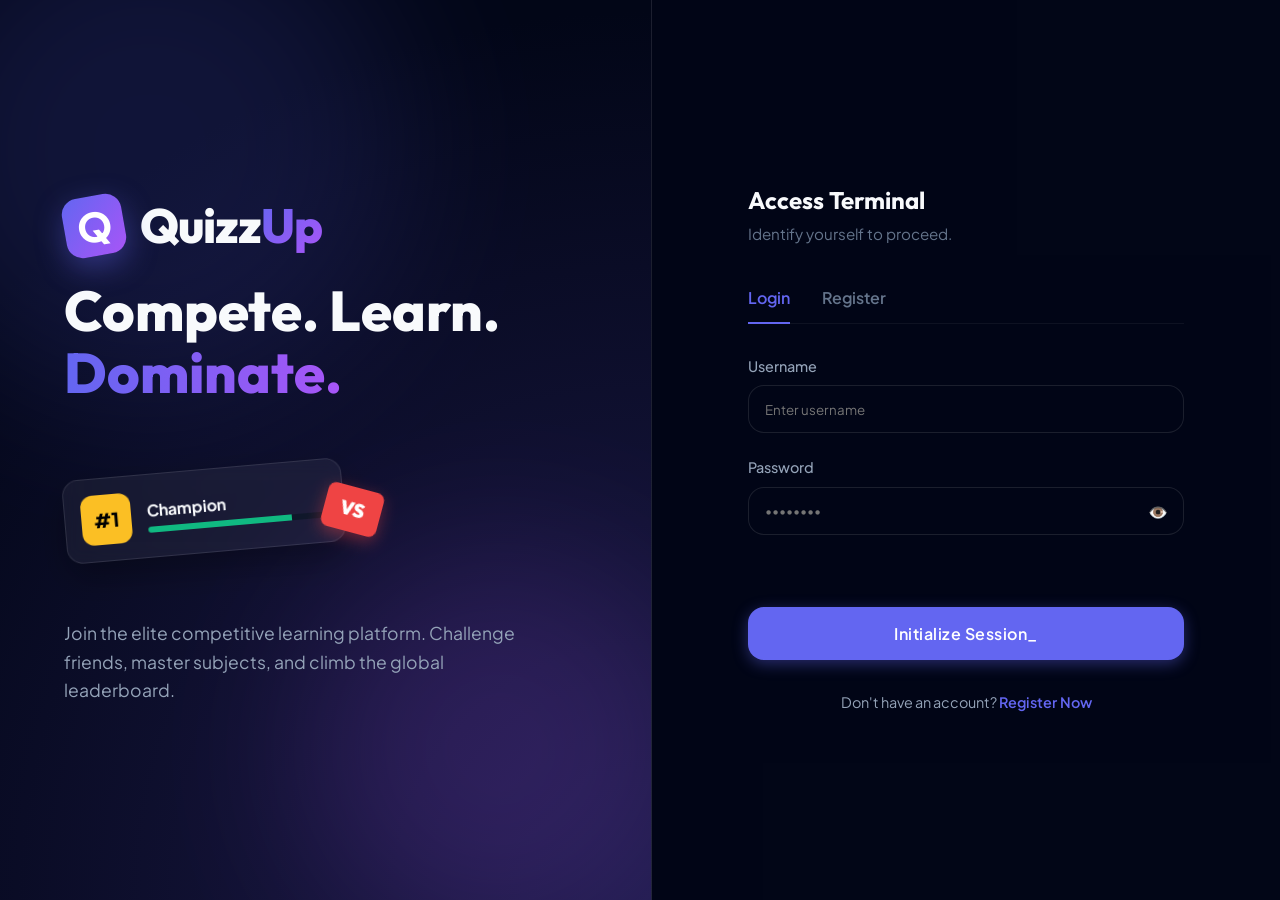
==== projects/quizzup/index.html @ 2dd19416 "Initial organized portfolio commit" ====
<!DOCTYPE html>
<html lang="en">

<head>
    <meta charset="UTF-8">
    <meta name="viewport" content="width=device-width, initial-scale=1.0">
    <title>QuizzUp | Premium Learning Platform</title>
    <meta name="description" content="Master SPM, DSA, HCI, and OS with QuizzUp.">
    <link rel="stylesheet" href="src/css/variables.css">
    <link rel="stylesheet" href="src/css/style.css">
    <link rel="stylesheet" href="src/css/admin.css">
    <link rel="preconnect" href="https://fonts.googleapis.com">
    <link rel="preconnect" href="https://fonts.gstatic.com" crossorigin>
    <link
        href="https://fonts.googleapis.com/css2?family=Outfit:wght@300;400;500;600;700;800&family=Plus+Jakarta+Sans:wght@300;400;500;600;700&family=JetBrains+Mono:wght@400;500;700&display=swap"
        rel="stylesheet">
    <script src="https://cdnjs.cloudflare.com/ajax/libs/gsap/3.12.2/gsap.min.js"></script>
</head>

<body class="dark-theme">
    <!-- Auth Screen -->
    <div id="auth-screen" class="auth-screen">
        <div class="auth-container fade-in">
            <!-- Left: Hero / Visual Anchor -->
            <div class="auth-hero">
                <div class="hero-content">
                    <div class="logo-display">
                        <div class="logo-icon-3d">Q</div>
                        <h1>Quizz<span class="logo-accent">Up</span></h1>
                    </div>
                    <h2 class="hero-tagline">Compete. Learn. <br> <span class="text-gradient">Dominate.</span></h2>

                    <div class="hero-visual">
                        <div class="rank-card-visual">
                            <div class="rank-badge">#1</div>
                            <div class="rank-info">
                                <div class="rank-name">Champion</div>
                                <div class="rank-bar"></div>
                            </div>
                        </div>
                        <div class="vs-badge">VS</div>
                    </div>

                    <p class="hero-desc">
                        Join the elite competitive learning platform. Challenge friends, master subjects, and climb the global leaderboard.
                    </p>
                </div>

                <div class="hero-bg-effects">
                    <div class="hero-blob blob-1"></div>
                    <div class="hero-blob blob-2"></div>
                </div>
            </div>

            <!-- Right: Auth Forms -->
            <div class="auth-form-side">
                <div class="form-header">
                    <h3>Access Terminal</h3>
                    <p class="auth-subtitle">Identify yourself to proceed.</p>
                </div>

                <div class="auth-tabs">
                    <div id="tab-login" class="auth-tab active">Login</div>
                    <div id="tab-signup" class="auth-tab">Register</div>
                </div>

                <!-- Login Form -->
                <form id="login-form">
                    <div class="form-group">
                        <label>Username</label>
                        <input type="text" id="login-username" placeholder="Enter username" required>
                    </div>
                    <div class="form-group">
                        <label>Password</label>
                        <div class="password-input-wrapper">
                            <input type="password" id="login-password" placeholder="••••••••" required>
                            <button type="button" class="password-toggle" data-target="login-password">👁️</button>
                        </div>
                    </div>
                    <div id="login-error" class="error-msg"></div>
                    <button type="submit" class="primary-btn block-btn">Initialize Session_</button>
                </form>

                <!-- Sign Up Form -->
                <form id="signup-form" class="hidden">
                    <div class="form-group">
                        <label>Username</label>
                        <input type="text" id="signup-username" placeholder="Choose a unique handle" required>
                    </div>
                    <div class="form-group">
                        <label>Password</label>
                        <div class="password-input-wrapper">
                            <input type="password" id="signup-password" placeholder="Min. 8 characters" required>
                            <button type="button" class="password-toggle" data-target="signup-password">👁️</button>
                        </div>
                        <div class="strength-meter">
                            <div id="signup-strength-bar" class="strength-bar"></div>
                        </div>
                    </div>
                    <div id="signup-error" class="error-msg"></div>
                    <button type="submit" class="primary-btn block-btn">Create Profile_</button>
                </form>

                <p class="switch-text" id="auth-switch">
                    Don't have an account? <span id="switch-link">Register Now</span>
                </p>
            </div>
        </div>
    </div>

    <!-- Intro Animation Overlay -->
    <div id="init-sequence" class="init-overlay hidden">
        <div class="intro-container">
            <div class="intro-ring ring-1"></div>
            <div class="intro-ring ring-2"></div>
            <div class="intro-logo">
                <span class="intro-accent">Q</span><span class="intro-text">U</span>
            </div>
            <div class="intro-glow"></div>
        </div>
        <div id="intro-welcome-text" class="intro-welcome">
            WELCOME <span id="intro-user-name">COMMANDER</span>
        </div>
    </div>

    <!-- Portal Transition Surface -->
    <div id="portal-surface" class="portal-overlay hidden"></div>

    <!-- Main App Shell -->
    <div id="app" class="app-shell hidden">
        <!-- Sidebar Navigation (Desktop) -->
        <aside id="sidebar" class="sidebar">
            <div class="sidebar-header">
                <div class="logo-small">
                    <span class="logo-accent">Q</span>Up
                </div>
            </div>

            <nav class="sidebar-nav">
                <button class="nav-item active" data-view="dashboard">
                    <span class="icon">🏠</span>
                    <span class="label">Dashboard</span>
                </button>
                <button class="nav-item" data-view="leaderboard">
                    <span class="icon">🏆</span>
                    <span class="label">Leaderboard</span>
                </button>
                <button class="nav-item" data-view="profile">
                    <span class="icon">👤</span>
                    <span class="label">Profile</span>
                </button>
            </nav>

            <div class="sidebar-footer">
                <button class="nav-item danger-hover" id="sidebar-logout">
                    <span class="icon">🚪</span>
                    <span class="label">Logout</span>
                </button>
            </div>
        </aside>

        <!-- Main Content Area -->
        <main class="main-wrapper">
            <!-- Top Bar -->
            <header class="top-bar">
                <div class="page-title" id="page-title">Dashboard</div>

                <div class="top-bar-actions">
                    <!-- Global Wallet Display -->
                    <div id="global-wallet" class="wallet-badge">
                        <span class="wallet-icon">🪙</span>
                        <span id="user-points-display" class="points-value">0000</span>
                    </div>

                    <!-- Mini Profile -->
                    <div class="mini-profile" id="user-profile-trigger">
                        <div class="avatar-small" id="header-avatar">
                            <img id="header-profile-img" src="" alt="" class="hidden">
                            <span id="header-avatar-initial">U</span>
                        </div>
                    </div>
                </div>
            </header>

            <!-- Dynamic Content Container -->
            <div id="main-content" class="content-area">
                <!-- Content injected by app.js -->
            </div>
        </main>

        <!-- Mobile Bottom Navigation -->
        <nav id="mobile-nav" class="mobile-nav">
            <button class="mobile-nav-item active" data-view="dashboard">
                <span class="icon">🏠</span>
            </button>
            <button class="mobile-nav-item" data-view="leaderboard">
                <span class="icon">🏆</span>
            </button>
            <button class="mobile-nav-item" data-view="profile">
                <span class="icon">👤</span>
            </button>
        </nav>
    </div>

    <!-- AI Hero Drone (Hidden/Subtle) -->
    <div id="hero-drone" class="drone-container hidden">
        <div class="drone-body">
            <div class="drone-eye"></div>
        </div>
        <div class="drone-msg" id="drone-text">Welcome back.</div>
    </div>

    <!-- Modals -->
    <!-- Settings Modal (Quiz Setup) -->
    <div id="settings-overlay" class="overlay hidden">
        <div class="glass-card modal-card">
            <h2 id="settings-title">Configure Quiz</h2>
            <p class="modal-subtitle">Select your challenge parameters</p>

            <div class="quiz-type-options">
                <div class="type-option selected" data-type="mixed">
                    <div class="icon">✨</div>
                    <span>Mixed</span>
                </div>
                <div class="type-option" data-type="mcq">
                    <div class="icon">📝</div>
                    <span>MCQ</span>
                </div>
                <div class="type-option" data-type="tf">
                    <div class="icon">⚖️</div>
                    <span>True/False</span>
                </div>
            </div>

            <div class="modal-actions">
                <button id="start-quiz-now" class="primary-btn">Start Mission</button>
                <button id="close-settings" class="secondary-btn">Cancel</button>
            </div>
        </div>
    </div>

    <!-- Inspection Modal -->
    <div id="inspect-overlay" class="overlay hidden">
        <div class="glass-card modal-card inspect-modal">
            <button id="close-inspect" class="close-icon-btn">×</button>
            <div class="inspect-header">
                <div class="inspect-avatar" id="inspect-avatar-box">
                    <img id="inspect-img" src="" class="hidden">
                    <span id="inspect-initial">?</span>
                </div>
                <div class="inspect-info">
                    <h2 id="inspect-name">User Name</h2>
                    <p id="inspect-username">@handle</p>
                </div>
            </div>

            <div class="inspect-stats">
                <div class="stat-box">
                    <span class="val" id="inspect-points">0</span>
                    <span class="lbl">Points</span>
                </div>
                <div class="stat-box">
                    <span class="val" id="inspect-level">1</span>
                    <span class="lbl">Level</span>
                </div>
            </div>

            <div class="activity-section">
                <h3>Recent Activity</h3>
                <div class="activity-list" id="inspect-activity">
                    <!-- Items -->
                </div>
            </div>
        </div>
    </div>

    <!-- Profile Edit Modal (If needed, though we will try to use a full page) -->
    <!-- We will rely on the Full Profile Page for editing, but keep this for legacy if needed or remove. -->
    <!-- I will comment it out as I plan to make a full profile page -->
    <!-- <div id="profile-overlay" class="overlay hidden">...</div> -->
    <!-- Actually, let's keep it but hidden/commented out for now to avoid errors in app.js until I refactor it -->
    <div id="profile-overlay" class="overlay hidden" style="display:none;"></div>

    <script src="src/js/quizData.js"></script>
    <script src="src/js/dataManager.js"></script>
    <script src="src/js/adminController.js"></script>
    <script src="src/js/app.js"></script>
</body>

</html>
---- projects/quizzup/src/css/variables.css ----
:root {
    /* --- Premium Color Palette --- */

    /* Backgrounds */
    --bg-main: #020617; /* Slate 950 */
    --bg-secondary: #0f172a; /* Slate 900 */
    --bg-card: rgba(30, 41, 59, 0.4); /* Glass Slate 800 */
    --bg-glass: rgba(15, 23, 42, 0.6);

    /* Primary Accents (Indigo/Violet) */
    --primary: #6366f1;
    --primary-hover: #4f46e5;
    --primary-glow: rgba(99, 102, 241, 0.4);

    /* Secondary Accents (Cyan/Sky) */
    --secondary: #0ea5e9;
    --secondary-glow: rgba(14, 165, 233, 0.4);

    /* Tertiary Accents (Purple) */
    --tertiary: #a855f7;

    /* Functional Colors */
    --success: #10b981;
    --warning: #f59e0b;
    --danger: #ef4444;
    --gold: #fbbf24;

    /* Text Colors */
    --text-primary: #f8fafc; /* Slate 50 */
    --text-secondary: #94a3b8; /* Slate 400 */
    --text-muted: #64748b; /* Slate 500 */

    /* Borders */
    --border-subtle: rgba(255, 255, 255, 0.05);
    --border-glass: rgba(255, 255, 255, 0.1);

    /* Typography */
    --font-heading: 'Outfit', sans-serif;
    --font-body: 'Plus Jakarta Sans', sans-serif;
    --font-mono: 'JetBrains Mono', monospace;

    /* Spacing & Layout */
    --sidebar-width: 260px;
    --header-height: 70px;
    --radius-sm: 8px;
    --radius-md: 16px;
    --radius-lg: 24px;

    /* Transitions */
    --ease-out: cubic-bezier(0.16, 1, 0.3, 1);
    --duration-fast: 0.2s;
    --duration-normal: 0.4s;

    /* Shadows */
    --shadow-sm: 0 4px 6px -1px rgba(0, 0, 0, 0.1);
    --shadow-glow: 0 0 20px rgba(99, 102, 241, 0.15);
}
---- projects/quizzup/src/css/style.css ----
/* =========================================
   QuizzUp Premium Design System
   ========================================= */

/* Imports are handled via HTML link for simplicity and performance */

/* --- Reset & Base Styles --- */
* {
    margin: 0;
    padding: 0;
    box-sizing: border-box;
}

body {
    background-color: var(--bg-main);
    color: var(--text-primary);
    font-family: var(--font-body);
    overflow-x: hidden;
    min-height: 100vh;
    line-height: 1.5;
}

h1, h2, h3, h4, h5, h6 {
    font-family: var(--font-heading);
    color: var(--text-primary);
    line-height: 1.2;
}

a {
    text-decoration: none;
    color: inherit;
    transition: var(--transition-smooth);
}

button {
    font-family: inherit;
    border: none;
    outline: none;
    cursor: pointer;
}

/* --- Utility Classes --- */
.hidden { display: none !important; }
.fade-in { animation: fadeInSlideUp 0.6s ease forwards; }
.text-center { text-align: center; }
.flex-center { display: flex; align-items: center; justify-content: center; }

/* --- App Shell Layout --- */
.app-shell {
    display: flex;
    min-height: 100vh;
    position: relative;
    background: radial-gradient(circle at top left, #1e1b4b 0%, var(--bg-main) 40%);
}

/* Sidebar (Desktop) */
.sidebar {
    width: var(--sidebar-width);
    background: rgba(2, 6, 23, 0.8);
    backdrop-filter: blur(20px);
    border-right: 1px solid var(--border-subtle);
    display: flex;
    flex-direction: column;
    padding: 2rem 1.5rem;
    position: fixed;
    height: 100vh;
    z-index: 100;
    transition: transform var(--duration-normal) var(--ease-out);
}

.sidebar-header {
    margin-bottom: 3rem;
    padding-left: 0.5rem;
}

.logo-small {
    font-size: 1.8rem;
    font-weight: 800;
    font-family: var(--font-heading);
    letter-spacing: -1px;
    display: flex;
    align-items: center;
    gap: 0.2rem;
}

.logo-accent {
    color: var(--primary);
    background: linear-gradient(135deg, var(--primary), var(--tertiary));
    -webkit-background-clip: text;
    background-clip: text;
    color: transparent;
}

.sidebar-nav {
    display: flex;
    flex-direction: column;
    gap: 0.5rem;
    flex: 1;
}

.nav-item {
    display: flex;
    align-items: center;
    gap: 1rem;
    padding: 0.8rem 1rem;
    border-radius: var(--radius-md);
    color: var(--text-secondary);
    background: transparent;
    transition: all var(--duration-fast);
    font-weight: 500;
    font-size: 0.95rem;
}

.nav-item:hover {
    color: var(--text-primary);
    background: rgba(255, 255, 255, 0.03);
}

.nav-item.active {
    background: linear-gradient(90deg, rgba(99, 102, 241, 0.15), transparent);
    color: var(--primary);
    border-left: 3px solid var(--primary);
}

.nav-item .icon {
    font-size: 1.2rem;
    opacity: 0.8;
}

.nav-item.active .icon {
    opacity: 1;
}

.sidebar-footer {
    margin-top: auto;
    border-top: 1px solid var(--border-subtle);
    padding-top: 1.5rem;
}

.danger-hover:hover {
    color: var(--danger);
    background: rgba(239, 68, 68, 0.1);
}

/* Main Content Wrapper */
.main-wrapper {
    flex: 1;
    margin-left: var(--sidebar-width);
    display: flex;
    flex-direction: column;
    min-height: 100vh;
}

/* Top Bar */
.top-bar {
    height: var(--header-height);
    display: flex;
    align-items: center;
    justify-content: space-between;
    padding: 0 2rem;
    background: rgba(2, 6, 23, 0.4);
    backdrop-filter: blur(10px);
    position: sticky;
    top: 0;
    z-index: 90;
    border-bottom: 1px solid var(--border-subtle);
}

.page-title {
    font-size: 1.25rem;
    font-weight: 700;
    font-family: var(--font-heading);
    color: var(--text-primary);
}

.top-bar-actions {
    display: flex;
    align-items: center;
    gap: 1.5rem;
}

.wallet-badge {
    display: flex;
    align-items: center;
    gap: 0.5rem;
    padding: 0.4rem 0.8rem;
    background: rgba(16, 185, 129, 0.1);
    border: 1px solid rgba(16, 185, 129, 0.2);
    border-radius: 100px;
    font-family: var(--font-mono);
    color: var(--success);
    font-weight: 600;
    font-size: 0.9rem;
}

.mini-profile {
    cursor: pointer;
}

.avatar-small {
    width: 36px;
    height: 36px;
    border-radius: 50%;
    background: var(--bg-card);
    border: 1px solid var(--border-glass);
    display: flex;
    align-items: center;
    justify-content: center;
    overflow: hidden;
    color: var(--text-secondary);
    font-weight: 600;
}

.avatar-small img {
    width: 100%;
    height: 100%;
    object-fit: cover;
}

/* Content Area */
.content-area {
    padding: 2rem;
    max-width: 1400px;
    width: 100%;
    margin: 0 auto;
    animation: fadeInSlideUp 0.5s ease-out;
}

/* Mobile Nav */
.mobile-nav {
    display: none;
    position: fixed;
    bottom: 0;
    left: 0;
    width: 100%;
    background: var(--bg-secondary);
    border-top: 1px solid var(--border-subtle);
    padding: 0.8rem 1.5rem;
    z-index: 1000;
    justify-content: space-between;
}

.mobile-nav-item {
    padding: 0.8rem;
    border-radius: var(--radius-md);
    color: var(--text-muted);
    background: transparent;
    font-size: 1.4rem;
}

.mobile-nav-item.active {
    color: var(--primary);
    background: rgba(99, 102, 241, 0.1);
}

/* --- Components --- */

/* Cards */
.glass-card {
    background: var(--bg-card);
    border: 1px solid var(--border-glass);
    border-radius: var(--radius-lg);
    backdrop-filter: blur(12px);
    box-shadow: var(--shadow-sm);
}

/* Buttons */
.primary-btn {
    padding: 0.8rem 1.5rem;
    background: var(--primary);
    color: white;
    border-radius: var(--radius-md);
    font-weight: 600;
    font-size: 0.95rem;
    transition: all var(--duration-fast);
    box-shadow: 0 4px 15px var(--primary-glow);
}

.primary-btn:hover {
    background: var(--primary-hover);
    transform: translateY(-2px);
    box-shadow: 0 8px 25px var(--primary-glow);
}

.secondary-btn {
    padding: 0.8rem 1.5rem;
    background: transparent;
    border: 1px solid var(--border-glass);
    color: var(--text-secondary);
    border-radius: var(--radius-md);
    font-weight: 600;
    transition: all var(--duration-fast);
}

.secondary-btn:hover {
    border-color: var(--text-muted);
    color: var(--text-primary);
    background: rgba(255,255,255,0.02);
}

/* Inputs */
.glass-input, input[type="text"], input[type="password"] {
    width: 100%;
    padding: 0.9rem 1rem;
    background: rgba(2, 6, 23, 0.5);
    border: 1px solid var(--border-glass);
    border-radius: var(--radius-md);
    color: var(--text-primary);
    font-family: inherit;
    transition: border-color 0.2s;
}

.glass-input:focus, input[type="text"]:focus, input[type="password"]:focus {
    border-color: var(--primary);
    outline: none;
}

/* --- Dashboard Specifics --- */
.dashboard-hero {
    margin-bottom: 3rem;
    padding: 2.5rem;
    border-radius: var(--radius-lg);
    background: linear-gradient(135deg, rgba(99, 102, 241, 0.1), rgba(168, 85, 247, 0.05));
    border: 1px solid rgba(99, 102, 241, 0.2);
    position: relative;
    overflow: hidden;
}

.dashboard-hero::before {
    content: '';
    position: absolute;
    top: 0;
    right: 0;
    width: 300px;
    height: 300px;
    background: radial-gradient(circle, var(--primary-glow) 0%, transparent 70%);
    opacity: 0.4;
    pointer-events: none;
}

.hero-greeting {
    font-size: 2rem;
    font-weight: 700;
    margin-bottom: 0.5rem;
}

.hero-stats {
    display: flex;
    gap: 2rem;
    margin-top: 1.5rem;
}

.hero-stat-item {
    display: flex;
    flex-direction: column;
}

.hero-stat-val {
    font-size: 1.5rem;
    font-weight: 700;
    font-family: var(--font-heading);
    color: var(--text-primary);
}

.hero-stat-label {
    font-size: 0.8rem;
    color: var(--text-muted);
    text-transform: uppercase;
    letter-spacing: 0.5px;
}

.cards-grid {
    display: grid;
    grid-template-columns: repeat(auto-fill, minmax(280px, 1fr));
    gap: 1.5rem;
}

.subject-card {
    background: var(--bg-card);
    border: 1px solid var(--border-glass);
    border-radius: var(--radius-lg);
    padding: 2rem;
    cursor: pointer;
    transition: all var(--duration-normal);
    position: relative;
    overflow: hidden;
}

.subject-card:hover {
    border-color: var(--primary);
    transform: translateY(-5px);
    background: linear-gradient(145deg, var(--bg-card), rgba(99, 102, 241, 0.05));
}

.subject-icon {
    width: 50px;
    height: 50px;
    background: rgba(99, 102, 241, 0.1);
    border-radius: 12px;
    display: flex;
    align-items: center;
    justify-content: center;
    color: var(--primary);
    font-size: 1.5rem;
    margin-bottom: 1.5rem;
}

.subject-title {
    font-size: 1.25rem;
    font-weight: 700;
    margin-bottom: 0.5rem;
}

.subject-desc {
    font-size: 0.9rem;
    color: var(--text-muted);
}

/* --- Quiz Interface --- */
.quiz-wrapper {
    max-width: 900px;
    margin: 0 auto;
    padding-top: 2rem;
}

.quiz-progress {
    width: 100%;
    height: 6px;
    background: var(--bg-secondary);
    border-radius: 10px;
    margin-bottom: 2rem;
    overflow: hidden;
}

.quiz-progress-bar {
    height: 100%;
    background: linear-gradient(90deg, var(--primary), var(--secondary));
    width: 0%;
    transition: width 0.5s cubic-bezier(0.4, 0, 0.2, 1);
}

.quiz-card {
    background: var(--bg-card);
    border: 1px solid var(--border-glass);
    border-radius: 32px;
    padding: 3rem;
    position: relative;
}

.question-meta {
    font-family: var(--font-mono);
    font-size: 0.85rem;
    color: var(--primary);
    margin-bottom: 1.5rem;
    display: flex;
    justify-content: space-between;
}

.question-text {
    font-size: 1.75rem;
    font-weight: 600;
    line-height: 1.4;
    margin-bottom: 2.5rem;
}

.options-grid {
    display: grid;
    gap: 1rem;
}

.option-btn {
    width: 100%;
    padding: 1.2rem 1.5rem;
    background: rgba(255, 255, 255, 0.03);
    border: 1px solid var(--border-glass);
    border-radius: var(--radius-md);
    color: var(--text-primary);
    text-align: left;
    font-size: 1.05rem;
    transition: all 0.2s;
    position: relative;
    overflow: hidden;
}

.option-btn:hover {
    background: rgba(255, 255, 255, 0.06);
    border-color: rgba(255, 255, 255, 0.2);
}

.option-btn.correct {
    background: rgba(16, 185, 129, 0.15) !important;
    border-color: var(--success) !important;
    color: var(--success) !important;
}

.option-btn.wrong {
    background: rgba(239, 68, 68, 0.15) !important;
    border-color: var(--danger) !important;
    color: var(--danger) !important;
}

/* --- Leaderboard Table --- */
.leaderboard-table {
    width: 100%;
    border-collapse: separate;
    border-spacing: 0 0.8rem;
}

.leaderboard-table th {
    text-align: left;
    padding: 1rem;
    color: var(--text-muted);
    font-size: 0.8rem;
    text-transform: uppercase;
    letter-spacing: 1px;
}

.leaderboard-row {
    background: var(--bg-card);
    transition: transform 0.2s;
}

.leaderboard-row td {
    padding: 1.2rem 1rem;
    border-top: 1px solid var(--border-glass);
    border-bottom: 1px solid var(--border-glass);
}

.leaderboard-row td:first-child {
    border-left: 1px solid var(--border-glass);
    border-top-left-radius: var(--radius-md);
    border-bottom-left-radius: var(--radius-md);
}

.leaderboard-row td:last-child {
    border-right: 1px solid var(--border-glass);
    border-top-right-radius: var(--radius-md);
    border-bottom-right-radius: var(--radius-md);
}

.leaderboard-row:hover {
    transform: scale(1.01);
    background: rgba(255, 255, 255, 0.06);
}

.rank-cell {
    font-family: var(--font-heading);
    font-weight: 800;
    font-size: 1.2rem;
    color: var(--text-secondary);
}

.rank-1 .rank-cell { color: var(--gold); }
.rank-2 .rank-cell { color: #94a3b8; }
.rank-3 .rank-cell { color: #d97706; }

/* --- Modals & Overlays --- */
.overlay {
    position: fixed;
    top: 0;
    left: 0;
    width: 100%;
    height: 100%;
    background: rgba(2, 6, 23, 0.8);
    backdrop-filter: blur(8px);
    display: flex;
    align-items: center;
    justify-content: center;
    z-index: 2000;
}

.modal-card {
    width: 90%;
    max-width: 500px;
    padding: 2.5rem;
    position: relative;
    animation: fade-up 0.3s ease-out;
}

.close-icon-btn {
    position: absolute;
    top: 1rem;
    right: 1rem;
    background: none;
    font-size: 1.5rem;
    color: var(--text-muted);
    padding: 0.5rem;
    line-height: 1;
}

.close-icon-btn:hover {
    color: var(--text-primary);
}

/* --- Auth Screen Redesign --- */
.auth-screen {
    position: fixed;
    top: 0;
    left: 0;
    width: 100%;
    height: 100vh;
    background: var(--bg-main);
    z-index: 3000;
    display: flex;
    align-items: center;
    justify-content: center;
    overflow: hidden;
}

.auth-container {
    display: flex;
    width: 100%;
    height: 100%;
}

/* Left: Hero Section */
.auth-hero {
    flex: 1.2;
    background: radial-gradient(circle at bottom right, #1e1b4b 0%, #020617 80%);
    position: relative;
    display: flex;
    flex-direction: column;
    justify-content: center;
    padding: 4rem;
    overflow: hidden;
    border-right: 1px solid var(--border-glass);
}

.hero-content {
    position: relative;
    z-index: 2;
    max-width: 600px;
}

.logo-display {
    display: flex;
    align-items: center;
    gap: 1rem;
    margin-bottom: 1.5rem;
}

.logo-icon-3d {
    width: 60px;
    height: 60px;
    background: linear-gradient(135deg, var(--primary), var(--tertiary));
    border-radius: 16px;
    display: flex;
    align-items: center;
    justify-content: center;
    font-size: 2.5rem;
    font-weight: 800;
    color: white;
    box-shadow: 0 10px 30px rgba(99, 102, 241, 0.4);
    transform: rotate(-10deg);
}

.auth-hero h1 {
    font-size: 3rem;
    font-weight: 800;
    letter-spacing: -1px;
}

.hero-tagline {
    font-size: 3.5rem;
    line-height: 1.1;
    margin-bottom: 2rem;
    font-weight: 800;
}

.text-gradient {
    background: linear-gradient(90deg, var(--primary), var(--tertiary));
    -webkit-background-clip: text;
    background-clip: text;
    color: transparent;
}

.hero-desc {
    font-size: 1.1rem;
    color: var(--text-secondary);
    max-width: 480px;
    line-height: 1.6;
}

/* Hero Visual Graphics (CSS Only) */
.hero-visual {
    margin: 3rem 0;
    position: relative;
    height: 120px;
    display: flex;
    align-items: center;
}

.rank-card-visual {
    background: rgba(255, 255, 255, 0.05);
    border: 1px solid var(--border-glass);
    padding: 1rem;
    border-radius: 16px;
    display: flex;
    align-items: center;
    gap: 1rem;
    width: 280px;
    backdrop-filter: blur(10px);
    transform: rotate(-5deg);
    box-shadow: 0 15px 35px rgba(0,0,0,0.3);
}

.rank-badge {
    width: 50px;
    height: 50px;
    background: var(--gold);
    border-radius: 12px;
    display: flex;
    align-items: center;
    justify-content: center;
    font-weight: 800;
    color: black;
    font-size: 1.2rem;
}

.rank-info { flex: 1; }
.rank-name { font-weight: 700; margin-bottom: 0.3rem; }
.rank-bar { height: 6px; background: var(--bg-secondary); border-radius: 4px; overflow: hidden; }
.rank-bar::after { content: ''; display: block; width: 80%; height: 100%; background: var(--success); }

.vs-badge {
    position: absolute;
    left: 260px;
    top: 30%;
    background: var(--danger);
    color: white;
    font-weight: 900;
    padding: 0.5rem 1rem;
    border-radius: 8px;
    transform: rotate(15deg);
    box-shadow: 0 5px 15px rgba(239, 68, 68, 0.4);
    font-family: var(--font-heading);
    font-size: 1.2rem;
}

.hero-bg-effects {
    position: absolute;
    top: 0;
    left: 0;
    width: 100%;
    height: 100%;
    overflow: hidden;
    z-index: 1;
}

.hero-blob {
    position: absolute;
    filter: blur(80px);
    opacity: 0.15;
    border-radius: 50%;
}
.hero-blob.blob-1 { width: 500px; height: 500px; background: var(--primary); top: -100px; left: -100px; }
.hero-blob.blob-2 { width: 400px; height: 400px; background: var(--tertiary); bottom: -50px; right: -50px; }

/* Right: Form Section */
.auth-form-side {
    flex: 1;
    display: flex;
    flex-direction: column;
    justify-content: center;
    padding: 4rem 6rem;
    background: rgba(2, 6, 23, 0.95);
    position: relative;
    z-index: 5;
}

.form-header { margin-bottom: 2.5rem; }
.form-header h3 { font-size: 1.5rem; margin-bottom: 0.5rem; }
.auth-subtitle { color: var(--text-muted); font-size: 0.95rem; }

.auth-tabs {
    display: flex;
    gap: 2rem;
    margin-bottom: 2rem;
    border-bottom: 1px solid var(--border-subtle);
}

.auth-tab {
    padding-bottom: 0.8rem;
    color: var(--text-muted);
    cursor: pointer;
    font-weight: 600;
    position: relative;
    transition: all 0.2s;
}

.auth-tab.active {
    color: var(--primary);
}

.auth-tab.active::after {
    content: '';
    position: absolute;
    bottom: -1px;
    left: 0;
    width: 100%;
    height: 2px;
    background: var(--primary);
}

.form-group { margin-bottom: 1.5rem; }
.form-group label { display: block; margin-bottom: 0.5rem; font-size: 0.9rem; color: var(--text-secondary); font-weight: 500; }

.password-input-wrapper { position: relative; }
.password-toggle {
    position: absolute;
    right: 1rem;
    top: 50%;
    transform: translateY(-50%);
    background: none;
    font-size: 1rem;
    color: var(--text-muted);
    cursor: pointer;
}

.error-msg {
    color: var(--danger);
    font-size: 0.85rem;
    margin-bottom: 1rem;
    min-height: 1.2em;
}

.block-btn {
    width: 100%;
    padding: 1rem;
    font-size: 1rem;
    letter-spacing: 0.5px;
    margin-top: 1rem;
}

.switch-text {
    margin-top: 2rem;
    text-align: center;
    color: var(--text-secondary);
    font-size: 0.9rem;
}

.switch-text span {
    color: var(--primary);
    font-weight: 600;
    cursor: pointer;
}
.switch-text span:hover { text-decoration: underline; }

/* Responsive Auth */
@media (max-width: 1024px) {
    .auth-hero { display: none; }
    .auth-form-side { padding: 2rem; width: 100%; flex: 1; }
    .auth-container { justify-content: center; }
}

/* --- Animations --- */
@keyframes fadeInSlideUp {
    from { opacity: 0; transform: translateY(20px); }
    to { opacity: 1; transform: translateY(0); }
}

@keyframes fade-up {
    from { opacity: 0; transform: translateY(10px); }
    to { opacity: 1; transform: translateY(0); }
}

@keyframes move-blobs {
    0% { transform: translate(0, 0) scale(1); }
    100% { transform: translate(50px, 100px) scale(1.1); }
}

/* Background Effects Re-implementation */
.bg-effects {
    position: fixed;
    top: 0;
    left: 0;
    width: 100%;
    height: 100%;
    z-index: -1;
    overflow: hidden;
    pointer-events: none;
}

.blob {
    position: absolute;
    width: 600px;
    height: 600px;
    filter: blur(100px);
    border-radius: 50%;
    opacity: 0.1;
    animation: move-blobs 20s infinite alternate;
}

.blob-1 { background: var(--primary); top: -200px; left: -200px; }
.blob-2 { background: var(--tertiary); bottom: -200px; right: -200px; }

/* Focus Mode (Quiz) */
.app-shell.quiz-mode .sidebar {
    transform: translateX(-100%);
    width: 0;
    padding: 0;
    border: none;
    overflow: hidden;
}

.app-shell.quiz-mode .main-wrapper {
    margin-left: 0;
}

.app-shell.quiz-mode .top-bar {
    justify-content: center;
}

.app-shell.quiz-mode .top-bar-actions,
.app-shell.quiz-mode .page-title {
    display: none;
}

/* Responsive Media Queries */
@media (max-width: 768px) {
    .sidebar { transform: translateX(-100%); width: 0; padding: 0; }
    .main-wrapper { margin-left: 0; padding-bottom: 80px; }
    .mobile-nav { display: flex; }
    .top-bar { padding: 0 1rem; }
    .content-area { padding: 1.5rem; }
    .question-card { padding: 1.5rem; border-radius: 24px; }
    .question-text { font-size: 1.3rem; }
    .leaderboard-table { display: block; overflow-x: auto; }
}

/* --- Inspection Modal Specifics --- */
.inspect-header {
    display: flex;
    align-items: center;
    gap: 1.5rem;
    margin-bottom: 2rem;
}

.inspect-avatar {
    width: 80px;
    height: 80px;
    border-radius: 20px;
    background: var(--bg-secondary);
    display: flex;
    align-items: center;
    justify-content: center;
    font-size: 2rem;
    overflow: hidden;
}

.inspect-avatar img { width: 100%; height: 100%; object-fit: cover; }

.inspect-stats {
    display: grid;
    grid-template-columns: 1fr 1fr;
    gap: 1rem;
    margin-bottom: 2rem;
}

.stat-box {
    background: rgba(255, 255, 255, 0.03);
    padding: 1rem;
    border-radius: var(--radius-md);
    text-align: center;
    display: flex;
    flex-direction: column;
}

.stat-box .val {
    font-size: 1.5rem;
    font-weight: 700;
    color: var(--text-primary);
}

.stat-box .lbl {
    font-size: 0.75rem;
    color: var(--text-muted);
    text-transform: uppercase;
}

/* History List Item (Mini) */
.history-item-mini {
    padding: 0.8rem;
    border-bottom: 1px solid var(--border-subtle);
    display: flex;
    justify-content: space-between;
    font-size: 0.9rem;
}
.history-item-mini:last-child { border-bottom: none; }

/* Keep essential legacy classes if still used by JS directly */
.intro-container { /* ... kept above ... */ }
.intro-ring { /* ... kept above ... */ }

/* --- Enhanced Quiz UI --- */
.quiz-header-stats {
    display: flex;
    justify-content: center;
    gap: 1rem;
    margin-bottom: 2rem;
    flex-wrap: wrap;
}

.stat-pill {
    background: rgba(2, 6, 23, 0.6);
    border: 1px solid var(--border-glass);
    padding: 0.6rem 1.2rem;
    border-radius: 100px;
    font-family: var(--font-mono);
    font-weight: 600;
    color: var(--text-primary);
    backdrop-filter: blur(10px);
    display: flex;
    align-items: center;
    gap: 0.5rem;
}

.stat-pill.correct-pill {
    border-color: rgba(16, 185, 129, 0.3);
    color: var(--success);
}

.stat-pill.remaining-pill {
    border-color: rgba(99, 102, 241, 0.3);
    color: var(--primary);
}

.difficulty-badge {
    padding: 0.3rem 0.8rem;
    background: rgba(255,255,255,0.1);
    border-radius: 6px;
    font-size: 0.75rem;
    font-weight: 700;
    color: var(--text-secondary);
}

.feedback-box {
    margin-top: 2rem;
    padding: 1.5rem;
    background: rgba(2, 6, 23, 0.6);
    border: 1px solid var(--border-glass);
    border-radius: var(--radius-md);
    text-align: center;
}

.feedback-box h3 {
    margin-bottom: 0.5rem;
    font-size: 1.5rem;
}

/* Animations */
@keyframes shake {
    0%, 100% { transform: translateX(0); }
    10%, 30%, 50%, 70%, 90% { transform: translateX(-5px); }
    20%, 40%, 60%, 80% { transform: translateX(5px); }
}

@keyframes pop {
    0% { transform: scale(1); }
    50% { transform: scale(1.05); }
    100% { transform: scale(1); }
}

.shake-anim {
    animation: shake 0.5s cubic-bezier(.36,.07,.19,.97) both;
}

.pop-anim {
    animation: pop 0.3s ease-out;
}

/* --- Chapter Card Dropdown/Overlay Menu --- */
.chapter-dropdown {
    position: absolute;
    top: 0;
    left: 0;
    width: 100%;
    height: 100%;
    background: rgba(15, 23, 42, 0.98); /* High opacity to cover content */
    backdrop-filter: blur(8px);
    display: flex;
    flex-direction: column;
    justify-content: center;
    align-items: center;
    gap: 0.8rem;
    z-index: 10;
    opacity: 0;
    pointer-events: none;
    transition: opacity 0.3s ease;
}

.chapter-dropdown.active {
    opacity: 1;
    pointer-events: auto;
}

.dropdown-option {
    width: 85%;
    padding: 0.7rem 1rem;
    background: rgba(255, 255, 255, 0.05);
    border: 1px solid var(--border-glass);
    border-radius: var(--radius-md);
    color: var(--text-primary);
    font-size: 0.95rem;
    font-weight: 600;
    cursor: pointer;
    transition: all 0.2s;
    display: flex;
    align-items: center;
    gap: 0.8rem;
}

.dropdown-option:hover {
    background: rgba(99, 102, 241, 0.2);
    border-color: var(--primary);
    transform: translateX(5px);
}

.dropdown-close {
    position: absolute;
    top: 0.5rem;
    right: 0.5rem;
    background: none;
    border: none;
    color: var(--text-muted);
    font-size: 1.2rem;
    cursor: pointer;
    padding: 0.5rem;
}

.dropdown-close:hover {
    color: var(--text-primary);
}
---- projects/quizzup/src/css/admin.css ----
/* =========================================
   QuizzUp Admin Panel Styles
   ========================================= */

.admin-layout {
    display: grid;
    grid-template-columns: 250px 1fr;
    gap: 2rem;
    height: calc(100vh - 100px);
    overflow: hidden;
}

.admin-sidebar {
    background: rgba(2, 6, 23, 0.6);
    border: 1px solid var(--border-glass);
    border-radius: var(--radius-lg);
    padding: 1.5rem;
    display: flex;
    flex-direction: column;
    gap: 0.5rem;
}

.admin-nav-btn {
    padding: 1rem;
    text-align: left;
    background: transparent;
    color: var(--text-secondary);
    border-radius: var(--radius-md);
    font-weight: 600;
    transition: all 0.2s;
    border: 1px solid transparent;
}

.admin-nav-btn:hover {
    background: rgba(255, 255, 255, 0.05);
    color: var(--text-primary);
}

.admin-nav-btn.active {
    background: rgba(16, 185, 129, 0.1);
    color: var(--success);
    border-color: rgba(16, 185, 129, 0.3);
}

.admin-content {
    background: rgba(2, 6, 23, 0.4);
    border: 1px solid var(--border-glass);
    border-radius: var(--radius-lg);
    padding: 2rem;
    overflow-y: auto;
    backdrop-filter: blur(10px);
}

/* --- User Management Table --- */
.admin-table {
    width: 100%;
    border-collapse: collapse;
    margin-top: 1rem;
}

.admin-table th, .admin-table td {
    padding: 1rem;
    text-align: left;
    border-bottom: 1px solid var(--border-glass);
}

.admin-table th {
    color: var(--text-muted);
    font-size: 0.85rem;
    text-transform: uppercase;
}

.admin-action-btn {
    padding: 0.4rem 0.8rem;
    border-radius: 6px;
    font-size: 0.8rem;
    cursor: pointer;
    transition: background 0.2s;
}

.btn-danger {
    background: rgba(239, 68, 68, 0.1);
    color: var(--danger);
    border: 1px solid rgba(239, 68, 68, 0.3);
}
.btn-danger:hover { background: rgba(239, 68, 68, 0.2); }

.btn-warning {
    background: rgba(245, 158, 11, 0.1);
    color: var(--gold);
    border: 1px solid rgba(245, 158, 11, 0.3);
}
.btn-warning:hover { background: rgba(245, 158, 11, 0.2); }

/* --- Content Tree --- */
.content-tree {
    display: flex;
    flex-direction: column;
    gap: 1.5rem;
}

.subject-block {
    background: rgba(255, 255, 255, 0.02);
    border: 1px solid var(--border-glass);
    border-radius: var(--radius-md);
    padding: 1rem;
}

.subject-header {
    display: flex;
    justify-content: space-between;
    align-items: center;
    margin-bottom: 1rem;
    padding-bottom: 0.5rem;
    border-bottom: 1px solid var(--border-subtle);
}

.chapter-list {
    display: flex;
    flex-wrap: wrap;
    gap: 1rem;
}

.chapter-tag {
    background: rgba(99, 102, 241, 0.1);
    color: var(--primary);
    padding: 0.5rem 1rem;
    border-radius: 100px;
    font-size: 0.9rem;
    display: flex;
    align-items: center;
    gap: 0.5rem;
    cursor: pointer;
    border: 1px solid transparent;
}

.chapter-tag:hover {
    border-color: var(--primary);
}

.add-btn {
    border: 1px dashed var(--border-subtle);
    color: var(--text-muted);
    background: transparent;
}
.add-btn:hover { border-color: var(--primary); color: var(--primary); }

/* --- Question Editor --- */
.editor-form {
    display: flex;
    flex-direction: column;
    gap: 1.5rem;
    max-width: 800px;
}

.editor-row {
    display: grid;
    grid-template-columns: 150px 1fr;
    align-items: start;
    gap: 1rem;
}

.editor-row label {
    color: var(--text-secondary);
    padding-top: 0.5rem;
}

.admin-input {
    width: 100%;
    padding: 0.8rem;
    background: rgba(0,0,0,0.3);
    border: 1px solid var(--border-glass);
    color: var(--text-primary);
    border-radius: var(--radius-md);
    font-family: inherit;
}

.admin-input:focus { border-color: var(--primary); outline: none; }

.question-preview-item {
    padding: 1rem;
    border: 1px solid var(--border-glass);
    margin-bottom: 1rem;
    border-radius: var(--radius-md);
    cursor: pointer;
    background: rgba(2, 6, 23, 0.4);
}
.question-preview-item:hover {
    border-color: var(--text-secondary);
}
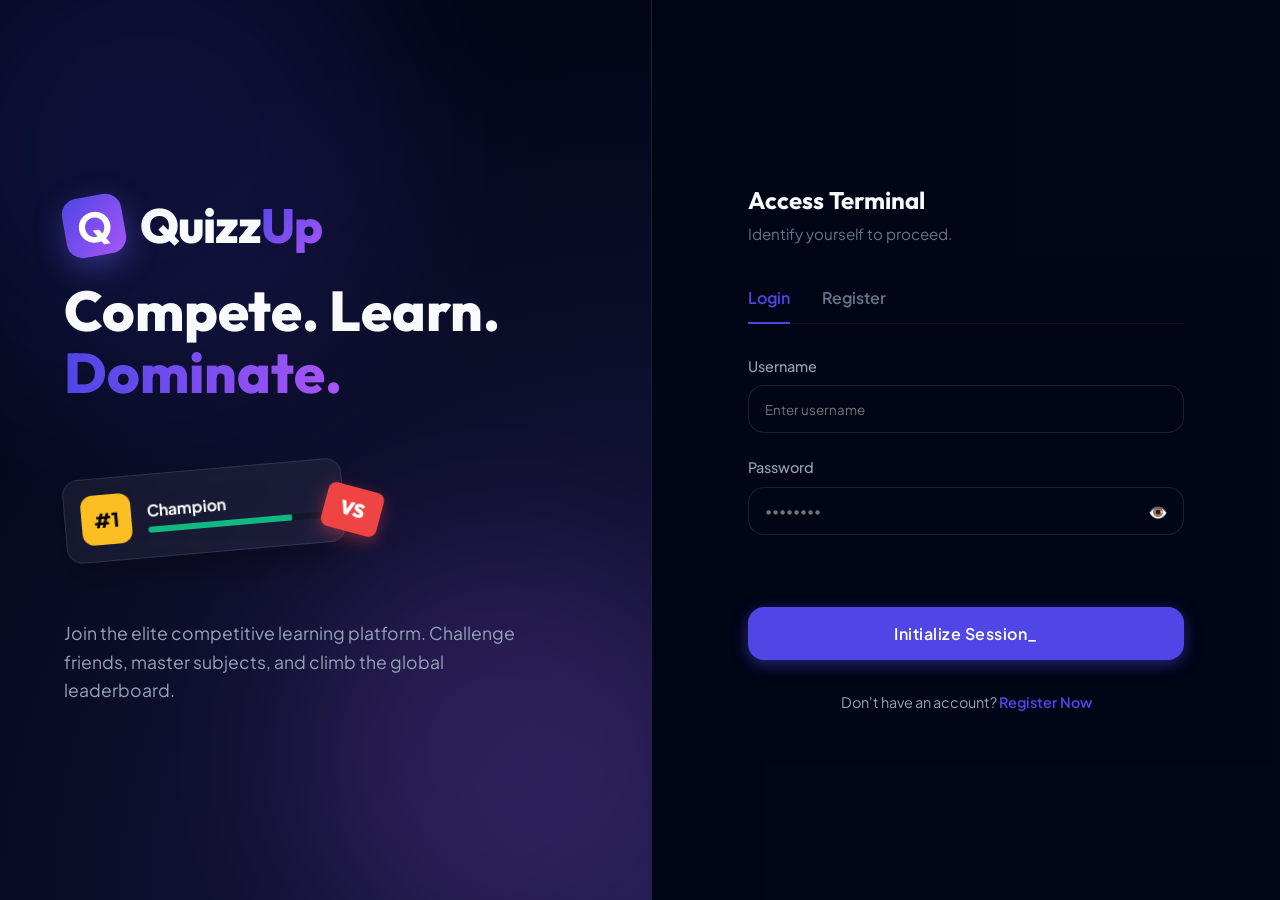
==== commit cc5a1ce1: "Major Update: Added Community Hub feature with Chat & Feed to QuizzUp, improved theme confidence" ====
--- a/projects/quizzup/index.html
+++ b/projects/quizzup/index.html
@@ -42,7 +42,8 @@
                     </div>
 
                     <p class="hero-desc">
-                        Join the elite competitive learning platform. Challenge friends, master subjects, and climb the global leaderboard.
+                        Join the elite competitive learning platform. Challenge friends, master subjects, and climb the
+                        global leaderboard.
                     </p>
                 </div>
 
@@ -119,7 +120,9 @@
             <div class="intro-glow"></div>
         </div>
         <div id="intro-welcome-text" class="intro-welcome">
-            WELCOME <span id="intro-user-name">COMMANDER</span>
+            <div class="welcome-line-1">WELCOME TO QUIZZUP</div>
+            <div class="welcome-line-2"><span id="intro-user-name">COMMANDER</span></div>
+            <div class="welcome-line-3">Initializing your learning journey...</div>
         </div>
     </div>
 
@@ -145,6 +148,10 @@
                     <span class="icon">🏆</span>
                     <span class="label">Leaderboard</span>
                 </button>
+                <button class="nav-item" data-view="community">
+                    <span class="icon">💬</span>
+                    <span class="label">Community Hub</span>
+                </button>
                 <button class="nav-item" data-view="profile">
                     <span class="icon">👤</span>
                     <span class="label">Profile</span>
@@ -166,6 +173,12 @@
                 <div class="page-title" id="page-title">Dashboard</div>
 
                 <div class="top-bar-actions">
+                    <!-- Back to Portfolio Button -->
+                    <a href="../../index.html" class="portfolio-btn" title="View Creator's Portfolio">
+                        <span class="portfolio-icon">👤</span>
+                        <span class="portfolio-text">Creator Portfolio</span>
+                    </a>
+
                     <!-- Global Wallet Display -->
                     <div id="global-wallet" class="wallet-badge">
                         <span class="wallet-icon">🪙</span>
@@ -196,6 +209,9 @@
             <button class="mobile-nav-item" data-view="leaderboard">
                 <span class="icon">🏆</span>
             </button>
+            <button class="mobile-nav-item" data-view="community">
+                <span class="icon">💬</span>
+            </button>
             <button class="mobile-nav-item" data-view="profile">
                 <span class="icon">👤</span>
             </button>
--- a/projects/quizzup/src/css/variables.css
+++ b/projects/quizzup/src/css/variables.css
@@ -2,15 +2,20 @@
     /* --- Premium Color Palette --- */
 
     /* Backgrounds */
-    --bg-main: #020617; /* Slate 950 */
-    --bg-secondary: #0f172a; /* Slate 900 */
-    --bg-card: rgba(30, 41, 59, 0.4); /* Glass Slate 800 */
+    --bg-main: #020617;
+    /* Slate 950 */
+    --bg-secondary: #0f172a;
+    /* Slate 900 */
+    --bg-card: rgba(30, 41, 59, 0.4);
+    /* Glass Slate 800 */
     --bg-glass: rgba(15, 23, 42, 0.6);
 
-    /* Primary Accents (Indigo/Violet) */
-    --primary: #6366f1;
-    --primary-hover: #4f46e5;
-    --primary-glow: rgba(99, 102, 241, 0.4);
+    /* Primary Accents (Confident Indigo) */
+    --primary: #4f46e5;
+    /* Indigo 600 - More confident/solid */
+    --primary-hover: #4338ca;
+    /* Indigo 700 */
+    --primary-glow: rgba(79, 70, 229, 0.5);
 
     /* Secondary Accents (Cyan/Sky) */
     --secondary: #0ea5e9;
@@ -26,9 +31,12 @@
     --gold: #fbbf24;
 
     /* Text Colors */
-    --text-primary: #f8fafc; /* Slate 50 */
-    --text-secondary: #94a3b8; /* Slate 400 */
-    --text-muted: #64748b; /* Slate 500 */
+    --text-primary: #f8fafc;
+    /* Slate 50 */
+    --text-secondary: #94a3b8;
+    /* Slate 400 */
+    --text-muted: #64748b;
+    /* Slate 500 */
 
     /* Borders */
     --border-subtle: rgba(255, 255, 255, 0.05);
@@ -54,4 +62,4 @@
     /* Shadows */
     --shadow-sm: 0 4px 6px -1px rgba(0, 0, 0, 0.1);
     --shadow-glow: 0 0 20px rgba(99, 102, 241, 0.15);
-}
+}
--- a/projects/quizzup/src/css/style.css
+++ b/projects/quizzup/src/css/style.css
@@ -1131,3 +1131,420 @@
 .dropdown-close:hover {
     color: var(--text-primary);
 }
+
+/* =========================================
+   CUSTOM ENHANCEMENTS
+   ========================================= */
+
+/* Portfolio Button in Top Bar */
+.portfolio-btn {
+    display: flex;
+    align-items: center;
+    gap: 0.5rem;
+    padding: 0.6rem 1.2rem;
+    background: linear-gradient(135deg, rgba(99, 102, 241, 0.15), rgba(168, 85, 247, 0.1));
+    border: 1px solid rgba(99, 102, 241, 0.3);
+    border-radius: 100px;
+    color: var(--primary);
+    font-weight: 600;
+    font-size: 0.9rem;
+    transition: all 0.3s cubic-bezier(0.4, 0, 0.2, 1);
+    text-decoration: none;
+}
+
+.portfolio-btn:hover {
+    background: linear-gradient(135deg, rgba(99, 102, 241, 0.25), rgba(168, 85, 247, 0.15));
+    border-color: var(--primary);
+    transform: translateY(-2px);
+    box-shadow: 0 8px 20px rgba(99, 102, 241, 0.3);
+}
+
+.portfolio-icon {
+    font-size: 1.1rem;
+    animation: pulse 2s ease-in-out infinite;
+}
+
+@keyframes pulse {
+    0%, 100% { transform: scale(1); }
+    50% { transform: scale(1.1); }
+}
+
+.portfolio-text {
+    font-family: var(--font-heading);
+}
+
+/* Enhanced Welcome Screen */
+.intro-welcome {
+    text-align: center;
+    z-index: 10;
+    position: relative;
+}
+
+.welcome-line-1 {
+    font-size: 1.2rem;
+    font-weight: 600;
+    color: var(--text-muted);
+    letter-spacing: 2px;
+    margin-bottom: 1rem;
+    opacity: 0;
+    animation: fadeInUp 0.8s ease forwards 0.5s;
+}
+
+.welcome-line-2 {
+    font-size: 3rem;
+    font-weight: 800;
+    font-family: var(--font-heading);
+    background: linear-gradient(90deg, var(--primary), var(--tertiary));
+    -webkit-background-clip: text;
+    background-clip: text;
+    color: transparent;
+    margin-bottom: 1rem;
+    opacity: 0;
+    animation: fadeInUp 0.8s ease forwards 1s;
+}
+
+.welcome-line-3 {
+    font-size: 1rem;
+    color: var(--text-secondary);
+    opacity: 0;
+    animation: fadeInUp 0.8s ease forwards 1.5s;
+}
+
+@keyframes fadeInUp {
+    from {
+        opacity: 0;
+        transform: translateY(30px);
+    }
+    to {
+        opacity: 1;
+        transform: translateY(0);
+    }
+}
+
+/* Highlight Current User in Leaderboard */
+.leaderboard-row.current-user {
+    background: linear-gradient(90deg, rgba(99, 102, 241, 0.2), rgba(168, 85, 247, 0.1)) !important;
+    border: 2px solid var(--primary) !important;
+    box-shadow: 0 0 20px rgba(99, 102, 241, 0.3);
+    transform: scale(1.02);
+}
+
+.leaderboard-row.current-user td {
+    border-color: var(--primary) !important;
+    font-weight: 700;
+    color: var(--primary);
+}
+
+.leaderboard-row.current-user .rank-cell {
+    color: var(--primary);
+    text-shadow: 0 0 10px rgba(99, 102, 241, 0.5);
+}
+
+/* Responsive adjustments */
+@media (max-width: 768px) {
+    .portfolio-text {
+        display: none;
+    }
+    
+    .portfolio-btn {
+        padding: 0.6rem;
+    }
+    
+    .welcome-line-1 {
+        font-size: 1rem;
+    }
+    
+    .welcome-line-2 {
+        font-size: 2rem;
+    }
+    
+    .welcome-line-3 {
+        font-size: 0.9rem;
+    }
+}
+
+/* =========================================
+   COMMUNITY HUB STYLES
+   ========================================= */
+
+.community-layout {
+    display: grid;
+    grid-template-columns: 1fr 350px; /* Feed | Chat */
+    gap: 2rem;
+    height: calc(100vh - 140px); /* Fill remaining height */
+    overflow: hidden;
+}
+
+/* Feed Section */
+.feed-section {
+    overflow-y: auto;
+    padding-right: 1rem;
+}
+
+.create-post-card {
+    margin-bottom: 2rem;
+    padding: 1.5rem;
+    border: 1px solid rgba(99, 102, 241, 0.3);
+    background: linear-gradient(145deg, rgba(30, 41, 59, 0.6), rgba(15, 23, 42, 0.8));
+}
+
+.post-input {
+    width: 100%;
+    background: rgba(0,0,0,0.2);
+    border: none;
+    padding: 0.8rem 1rem;
+    border-radius: 2rem;
+    color: var(--text-primary);
+    transition: all 0.3s ease;
+}
+
+.post-input:focus {
+    outline: none;
+    background: rgba(0,0,0,0.4);
+    box-shadow: 0 0 0 2px var(--primary-glow);
+}
+
+.post-actions {
+    display: flex;
+    gap: 0.5rem;
+}
+
+.icon-btn {
+    background: none;
+    border: none;
+    font-size: 1.2rem;
+    cursor: pointer;
+    padding: 0.5rem;
+    border-radius: 50%;
+    transition: background 0.2s;
+}
+
+.icon-btn:hover {
+    background: rgba(255,255,255,0.1);
+}
+
+/* Post Cards */
+.post-card {
+    margin-bottom: 1.5rem;
+    border-left: 4px solid transparent;
+    transition: transform 0.2s;
+}
+
+.post-card:hover {
+    transform: translateY(-2px);
+    border-left-color: var(--primary);
+}
+
+.highlight-post {
+    border-left-color: var(--gold);
+    background: linear-gradient(to right, rgba(251, 191, 36, 0.05), rgba(30, 41, 59, 0.4));
+}
+
+.post-header {
+    display: flex;
+    justify-content: space-between;
+    align-items: flex-start;
+    margin-bottom: 1rem;
+}
+
+.post-author {
+    font-weight: 700;
+    color: var(--text-primary);
+}
+
+.post-time {
+    font-size: 0.8rem;
+    color: var(--text-muted);
+}
+
+.post-content {
+    font-size: 1rem;
+    line-height: 1.6;
+    color: var(--text-secondary);
+    margin-bottom: 1rem;
+}
+
+.post-footer {
+    display: flex;
+    gap: 1rem;
+    padding-top: 0.8rem;
+    border-top: 1px solid rgba(255,255,255,0.1);
+}
+
+.reaction-btn {
+    background: none;
+    border: none;
+    color: var(--text-muted);
+    font-size: 0.9rem;
+    cursor: pointer;
+    font-weight: 500;
+    transition: color 0.2s;
+}
+
+.reaction-btn:hover {
+    color: var(--primary);
+}
+
+.delete-post-btn {
+    background: none;
+    border: none;
+    color: var(--text-muted);
+    cursor: pointer;
+    font-size: 1.2rem;
+}
+
+.delete-post-btn:hover {
+    color: var(--danger);
+}
+
+/* Chat Section */
+.chat-section {
+    height: 100%;
+}
+
+.chat-container {
+    height: 100%;
+    display: flex;
+    flex-direction: column;
+    padding: 0;
+    overflow: hidden;
+    border: 1px solid rgba(168, 85, 247, 0.3); /* Purple border for confidence */
+}
+
+.chat-header {
+    padding: 1rem;
+    background: rgba(0,0,0,0.2);
+    border-bottom: 1px solid rgba(255,255,255,0.1);
+    display: flex;
+    justify-content: space-between;
+    align-items: center;
+}
+
+.chat-header h3 {
+    margin: 0;
+    font-size: 1rem;
+}
+
+.live-indicator {
+    font-size: 0.8rem;
+    color: var(--success);
+    display: flex;
+    align-items: center;
+    gap: 0.4rem;
+}
+
+.blink-dot {
+    width: 6px;
+    height: 6px;
+    background: var(--success);
+    border-radius: 50%;
+    display: inline-block;
+    box-shadow: 0 0 5px var(--success);
+    animation: blink 2s infinite;
+}
+
+@keyframes blink {
+    0% { opacity: 1; }
+    50% { opacity: 0.4; }
+    100% { opacity: 1; }
+}
+
+.chat-messages {
+    flex: 1;
+    overflow-y: auto;
+    padding: 1rem;
+    display: flex;
+    flex-direction: column;
+    gap: 0.8rem;
+}
+
+.chat-message {
+    display: flex;
+    flex-direction: column;
+    align-items: flex-start;
+    max-width: 85%;
+    animation: slideInRight 0.3s ease;
+}
+
+.chat-message.my-message {
+    align-self: flex-end;
+    align-items: flex-end;
+}
+
+.chat-bubble {
+    background: rgba(255,255,255,0.05);
+    padding: 0.6rem 0.8rem;
+    border-radius: 12px;
+    border-bottom-left-radius: 2px;
+}
+
+.chat-message.my-message .chat-bubble {
+    background: var(--primary);
+    color: white;
+    border-radius: 12px;
+    border-bottom-right-radius: 2px;
+    border-bottom-left-radius: 12px;
+}
+
+.chat-user {
+    font-size: 0.7rem;
+    color: var(--text-muted);
+    margin-bottom: 0.2rem;
+}
+
+.chat-message.my-message .chat-user {
+    display: none; /* Hide name for self */
+}
+
+.chat-text {
+    font-size: 0.9rem;
+}
+
+.chat-input-area {
+    padding: 1rem;
+    background: rgba(0,0,0,0.2);
+    display: flex;
+    gap: 0.5rem;
+}
+
+.chat-input-area input {
+    flex: 1;
+    background: rgba(255,255,255,0.05);
+    border: none;
+    padding: 0.6rem 1rem;
+    border-radius: 1.5rem;
+    color: white;
+}
+
+.send-btn {
+    background: var(--primary);
+    border: none;
+    width: 35px;
+    height: 35px;
+    border-radius: 50%;
+    color: white;
+    cursor: pointer;
+    display: flex;
+    align-items: center;
+    justify-content: center;
+}
+
+@keyframes slideInRight {
+    from { opacity: 0; transform: translateX(10px); }
+    to { opacity: 1; transform: translateX(0); }
+}
+
+/* Mobile Responsive */
+@media (max-width: 900px) {
+    .community-layout {
+        grid-template-columns: 1fr;
+        grid-template-rows: 1fr 300px; /* Feed then Chat */
+        height: auto;
+        overflow: visible;
+    }
+    
+    .chat-section {
+        height: 400px;
+        margin-top: 2rem;
+    }
+}
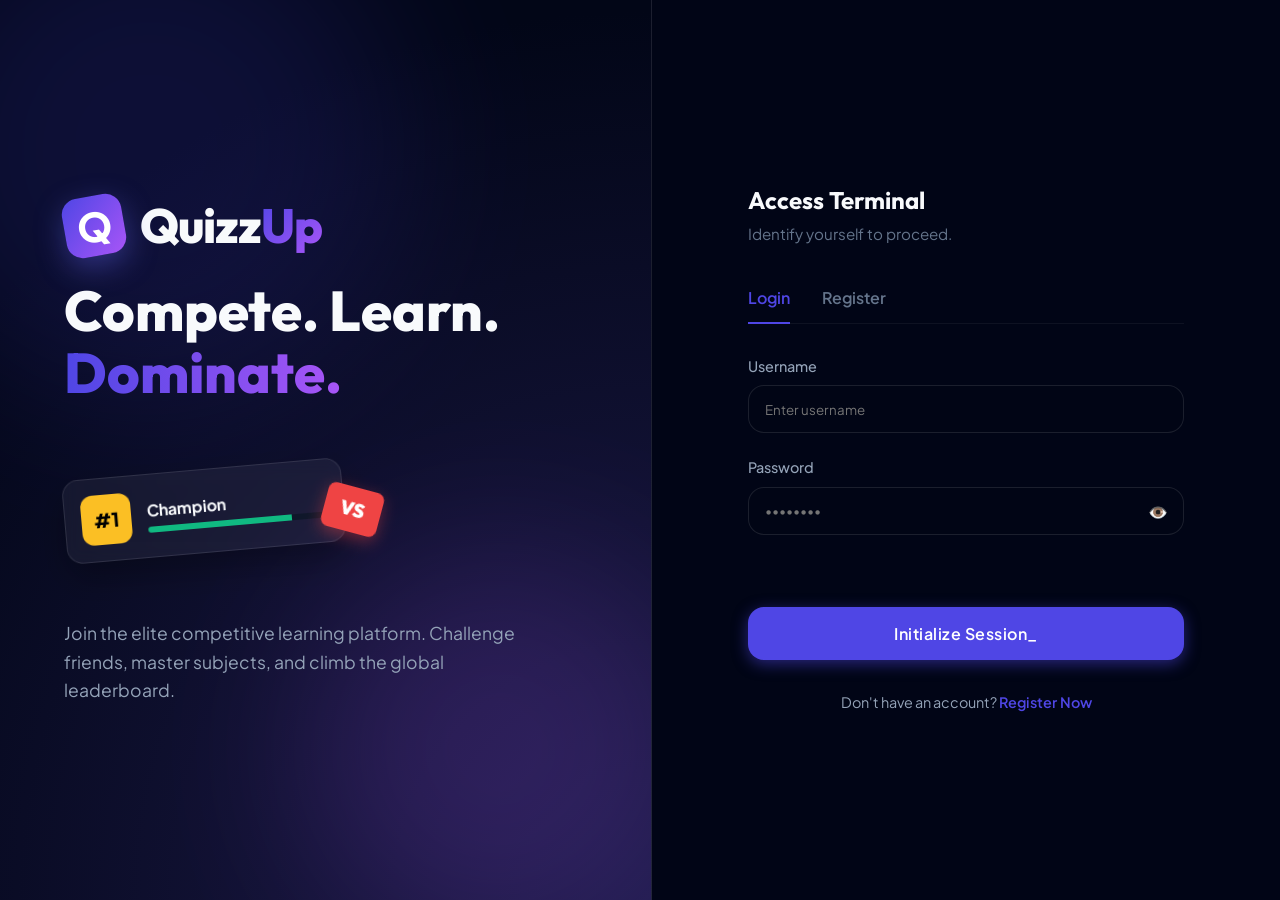
==== commit 5256484b: "feat(Phase 3): Implement Real-Time Architecture, Threaded Comments, and UI Balance Polish" ====
--- a/projects/quizzup/index.html
+++ b/projects/quizzup/index.html
@@ -303,4 +303,4 @@
     <script src="src/js/app.js"></script>
 </body>
 
-</html>+</html>    <script src="src/js/realtime.js"></script>
--- a/projects/quizzup/src/css/style.css
+++ b/projects/quizzup/src/css/style.css
@@ -1548,3 +1548,128 @@
         margin-top: 2rem;
     }
 }
+
+/* =========================================
+   PHASE 3: UI POLISH & COMMUNITY OVERHAUL
+   ========================================= */
+
+/* Fix Text Overflow & Clutter */
+.post-content {
+    word-break: break-word; /* Prevents long strings from breaking layout */
+    overflow-wrap: break-word;
+    white-space: pre-wrap; /* Preserves newlines but wraps text */
+    line-height: 1.6;
+    color: var(--text-primary);
+    margin-bottom: 1.5rem;
+}
+
+/* Improve Card Balance */
+.post-card {
+    padding: 2rem !important; /* Meaningful padding */
+    margin-bottom: 1.5rem;
+    transition: transform 0.2s, box-shadow 0.2s;
+    border: 1px solid rgba(255, 255, 255, 0.08);
+}
+
+.post-card:hover {
+    box-shadow: 0 10px 30px -10px rgba(0,0,0,0.5);
+    border-color: rgba(99, 102, 241, 0.3);
+}
+
+.post-header {
+    margin-bottom: 1.5rem; /* Space between avatar and text */
+}
+
+.post-author {
+    font-weight: 700;
+    font-size: 1.05rem;
+    color: white;
+}
+
+.post-time {
+    font-size: 0.85rem;
+    color: var(--text-muted);
+}
+
+/* Interactive Buttons */
+.reaction-btn {
+    padding: 0.5rem 1rem;
+    border-radius: 20px;
+    background: rgba(255,255,255,0.05);
+    color: var(--text-secondary);
+    font-size: 0.9rem;
+    display: inline-flex;
+    align-items: center;
+    gap: 0.5rem;
+    transition: all 0.2s;
+}
+
+.reaction-btn:hover {
+    background: rgba(255,255,255,0.1);
+    color: white;
+    transform: translateY(-1px);
+}
+
+.reaction-btn.active {
+    background: rgba(239, 68, 68, 0.15); /* Red for like */
+    color: var(--danger);
+}
+
+/* Comments Section (New) */
+.comments-section {
+    margin-top: 1.5rem;
+    padding-top: 1.5rem;
+    border-top: 1px solid rgba(255,255,255,0.05);
+    animation: fade-down 0.3s ease-out;
+}
+
+.comment-input-area {
+    display: flex;
+    gap: 1rem;
+    margin-bottom: 1.5rem;
+}
+
+.comment-input {
+    flex: 1;
+    background: rgba(0,0,0,0.2);
+    border: 1px solid var(--border-glass);
+    padding: 0.8rem;
+    border-radius: 8px;
+    color: white;
+    font-family: inherit;
+}
+
+.comment-item {
+    display: flex;
+    gap: 1rem;
+    margin-bottom: 1rem;
+    padding-left: 0.5rem;
+}
+
+.comment-bubble {
+    background: rgba(255,255,255,0.03);
+    padding: 0.8rem 1rem;
+    border-radius: 0 12px 12px 12px;
+    max-width: 85%;
+}
+
+.comment-author {
+    font-size: 0.85rem;
+    font-weight: 700;
+    margin-bottom: 0.2rem;
+    color: var(--text-secondary);
+}
+
+/* Real-Time indicators */
+.live-badge {
+    display: inline-block;
+    width: 8px;
+    height: 8px;
+    background: var(--success);
+    border-radius: 50%;
+    margin-right: 5px;
+    box-shadow: 0 0 10px var(--success);
+    animation: blink 2s infinite;
+}
+
+@keyframes blink { 0% { opacity: 1; } 50% { opacity: 0.3; } 100% { opacity: 1; } }
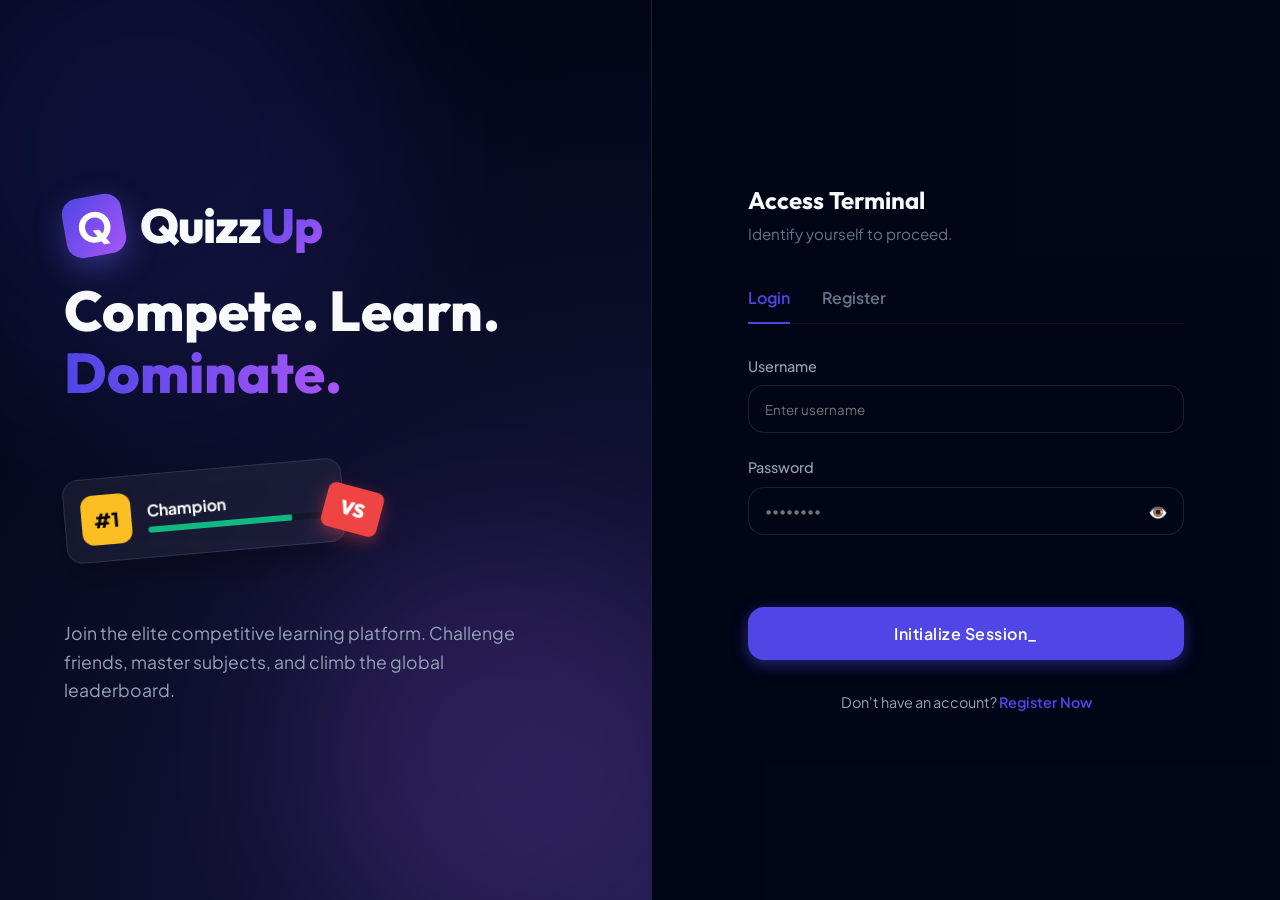
==== commit 25d4caa0: "fix: Add cache busting" ====
--- a/projects/quizzup/index.html
+++ b/projects/quizzup/index.html
@@ -6,9 +6,9 @@
     <meta name="viewport" content="width=device-width, initial-scale=1.0">
     <title>QuizzUp | Premium Learning Platform</title>
     <meta name="description" content="Master SPM, DSA, HCI, and OS with QuizzUp.">
-    <link rel="stylesheet" href="src/css/variables.css">
-    <link rel="stylesheet" href="src/css/style.css">
-    <link rel="stylesheet" href="src/css/admin.css">
+    <link rel="stylesheet" href="src/css/variables.css?v=3.1">
+    <link rel="stylesheet" href="src/css/style.css?v=3.1">
+    <link rel="stylesheet" href="src/css/admin.css?v=3.1">
     <link rel="preconnect" href="https://fonts.googleapis.com">
     <link rel="preconnect" href="https://fonts.gstatic.com" crossorigin>
     <link
@@ -297,10 +297,9 @@
     <!-- Actually, let's keep it but hidden/commented out for now to avoid errors in app.js until I refactor it -->
     <div id="profile-overlay" class="overlay hidden" style="display:none;"></div>
 
-    <script src="src/js/quizData.js"></script>
-    <script src="src/js/dataManager.js"></script>
-    <script src="src/js/adminController.js"></script>
-    <script src="src/js/app.js"></script>
-</body>
-
-</html>    <script src="src/js/realtime.js"></script>
+    <script src="src/js/quizData.js?v=3.1"></script>
+    <script src="src/js/dataManager.js?v=3.1"></script>
+    <script src="src/js/realtime.js?v=3.1"></script>
+    <script src="src/js/adminController.js?v=3.1"></script>
+    <script src="src/js/app.js?v=3.1"></script>
+</body>
